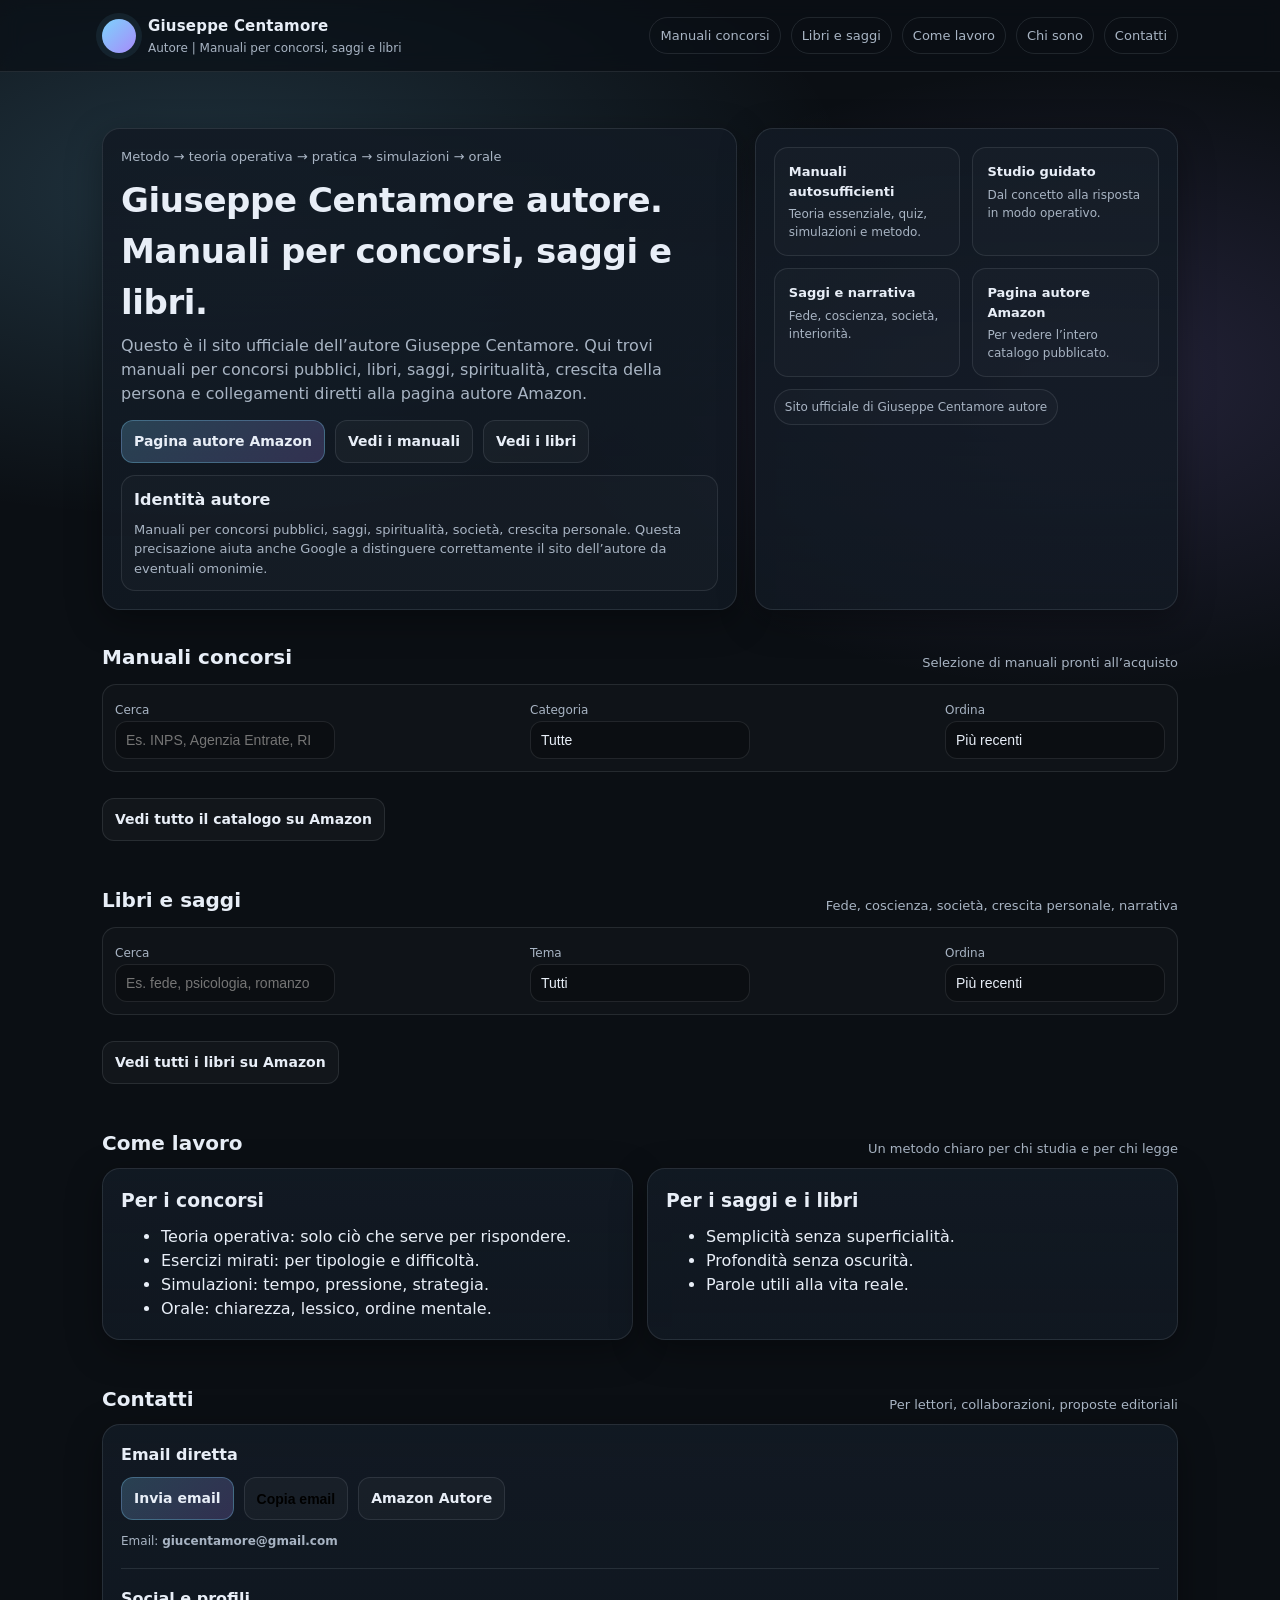
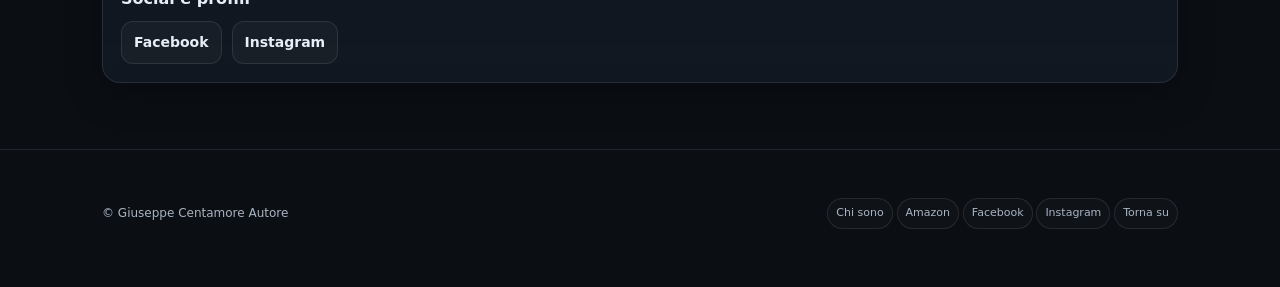
==== index.html @ 03fb6feb "Update index.html" ====
<!doctype html>
<html lang="it">
<head>
  <meta charset="utf-8" />
  <meta name="viewport" content="width=device-width, initial-scale=1" />

  <title>Giuseppe Centamore Autore | Manuali concorsi, saggi e libri</title>
  <meta name="description" content="Sito ufficiale di Giuseppe Centamore, autore di manuali per concorsi pubblici, saggi, libri di spiritualità, società e crescita personale. Pagina autore Amazon, contatti e catalogo." />
  <meta name="keywords" content="Giuseppe Centamore autore, manuali concorsi Giuseppe Centamore, libri Giuseppe Centamore, saggi Giuseppe Centamore, Amazon autore Giuseppe Centamore" />
  <meta name="author" content="Giuseppe Centamore" />
  <link rel="canonical" href="https://giuseppecentamore.it/" />

  <meta property="og:type" content="website" />
  <meta property="og:site_name" content="Giuseppe Centamore Autore" />
  <meta property="og:title" content="Giuseppe Centamore Autore | Manuali concorsi, saggi e libri" />
  <meta property="og:description" content="Manuali per concorsi, libri, saggi e pagina autore Amazon." />
  <meta property="og:url" content="https://giuseppecentamore.it/" />

  <meta name="twitter:card" content="summary_large_image" />
  <meta name="twitter:title" content="Giuseppe Centamore Autore" />
  <meta name="twitter:description" content="Manuali concorsi, libri e saggi." />

  <link rel="stylesheet" href="_shared.css" />

  <link rel="icon" href="data:image/svg+xml,<svg xmlns='http://www.w3.org/2000/svg' viewBox='0 0 100 100'><defs><linearGradient id='g' x1='0' y1='0' x2='1' y2='1'><stop stop-color='%237dd3fc'/><stop offset='1' stop-color='%23a78bfa'/></linearGradient></defs><circle cx='50' cy='50' r='46' fill='url(%23g)'/></svg>" />

  <style>
    .hero{padding:34px 0 10px}
    .grid-hero{display:grid;grid-template-columns:1.2fr .8fr;gap:18px;align-items:stretch}
    @media(max-width:920px){.grid-hero{grid-template-columns:1fr}}
    .mini{display:grid;grid-template-columns:1fr 1fr;gap:12px}
    @media(max-width:520px){.mini{grid-template-columns:1fr}}
    .stat{padding:14px;border-radius:14px;border:1px solid var(--line);background:rgba(255,255,255,.02)}
    .stat b{display:block;font-size:13px}
    .stat span{display:block;color:var(--muted);font-size:12px;margin-top:4px}
    .pill{display:inline-flex;align-items:center;gap:8px;border:1px solid var(--line);border-radius:999px;padding:8px 10px;color:var(--muted);font-size:12px;background:rgba(255,255,255,.02)}
    .section-note{color:var(--muted);font-size:13px;margin:0}
    .split{display:grid;grid-template-columns:1fr 1fr;gap:14px}
    @media(max-width:900px){.split{grid-template-columns:1fr}}
    .kicker{color:var(--muted);font-size:13px;margin:0 0 8px}
    .book .cover{font-weight:700}
    .identity{margin-top:12px;padding:12px;border:1px solid var(--line);border-radius:14px;background:rgba(255,255,255,.02)}
    .social-row{display:flex;flex-wrap:wrap;gap:10px}
  </style>

  <script type="application/ld+json">
  {
    "@context":"https://schema.org",
    "@type":"Person",
    "name":"Giuseppe Centamore",
    "url":"https://giuseppecentamore.it/",
    "jobTitle":"Autore",
    "description":"Autore di manuali per concorsi pubblici, saggi e libri.",
    "sameAs":[
      "https://www.amazon.it/stores/author/B0DY9VDKCD",
      "https://www.facebook.com/profile.php?id=61586709142930",
      "https://www.instagram.com/centamor/"
    ]
  }
  </script>

  <script type="application/ld+json">
  {
    "@context":"https://schema.org",
    "@type":"WebSite",
    "name":"Giuseppe Centamore Autore",
    "url":"https://giuseppecentamore.it/"
  }
  </script>
</head>
<body>

<header>
  <div class="nav">
    <a class="brand" href="#top" aria-label="Home">
      <span class="dot" aria-hidden="true"></span>
      <div>
        <b>Giuseppe Centamore</b>
        <small>Autore | Manuali per concorsi, saggi e libri</small>
      </div>
    </a>

    <nav class="menu" aria-label="Menu">
      <a class="chip" href="#manuali">Manuali concorsi</a>
      <a class="chip" href="#libri">Libri e saggi</a>
      <a class="chip" href="#come-funziona">Come lavoro</a>
      <a class="chip" href="chi-sono.html">Chi sono</a>
      <a class="chip" href="#contatti">Contatti</a>
    </nav>
  </div>
</header>

<main id="top" class="wrap">

  <section class="hero">
    <div class="grid-hero">
      <div class="card">
        <div class="card-pad">
          <p class="kicker">Metodo → teoria operativa → pratica → simulazioni → orale</p>
          <h1>Giuseppe Centamore autore.<br>Manuali per concorsi, saggi e libri.</h1>
          <p class="subtitle">Questo è il sito ufficiale dell’autore Giuseppe Centamore. Qui trovi manuali per concorsi pubblici, libri, saggi, spiritualità, crescita della persona e collegamenti diretti alla pagina autore Amazon.</p>

          <div class="actions">
            <a class="btn primary" href="https://www.amazon.it/stores/author/B0DY9VDKCD" target="_blank" rel="noopener">Pagina autore Amazon</a>
            <a class="btn" href="#manuali">Vedi i manuali</a>
            <a class="btn" href="#libri">Vedi i libri</a>
          </div>

          <div class="identity">
            <b>Identità autore</b>
            <p class="section-note" style="margin-top:8px">
              Manuali per concorsi pubblici, saggi, spiritualità, società, crescita personale.
              Questa precisazione aiuta anche Google a distinguere correttamente il sito dell’autore da eventuali omonimie.
            </p>
          </div>
        </div>
      </div>

      <div class="card">
        <div class="card-pad">
          <div class="mini">
            <div class="stat">
              <b>Manuali autosufficienti</b>
              <span>Teoria essenziale, quiz, simulazioni e metodo.</span>
            </div>
            <div class="stat">
              <b>Studio guidato</b>
              <span>Dal concetto alla risposta in modo operativo.</span>
            </div>
            <div class="stat">
              <b>Saggi e narrativa</b>
              <span>Fede, coscienza, società, interiorità.</span>
            </div>
            <div class="stat">
              <b>Pagina autore Amazon</b>
              <span>Per vedere l’intero catalogo pubblicato.</span>
            </div>
          </div>

          <div style="margin-top:12px">
            <span class="pill">Sito ufficiale di Giuseppe Centamore autore</span>
          </div>
        </div>
      </div>
    </div>
  </section>

  <section id="manuali">
    <div class="section-title">
      <h2>Manuali concorsi</h2>
      <p>Selezione di manuali pronti all’acquisto</p>
    </div>

    <div class="toolbar" role="region" aria-label="Filtri manuali">
      <div>
        <label for="q1">Cerca</label><br />
        <input id="q1" type="search" placeholder="Es. INPS, Agenzia Entrate, RIPAM…" />
      </div>
      <div>
        <label for="tag1">Categoria</label><br />
        <select id="tag1">
          <option value="">Tutte</option>
          <option value="inps">INPS / INAIL</option>
          <option value="agenzia-entrate">Agenzia delle Entrate</option>
          <option value="banca-italia">Banca d’Italia</option>
          <option value="scuola">Scuola</option>
          <option value="ripam">RIPAM / Cultura</option>
          <option value="forze-armate">Forze armate / militari</option>
          <option value="regione-siciliana">Regione Siciliana</option>
        </select>
      </div>
      <div>
        <label for="sort1">Ordina</label><br />
        <select id="sort1">
          <option value="new">Più recenti</option>
          <option value="az">Titolo A-Z</option>
        </select>
      </div>
    </div>

    <div id="manualiBox" class="books" aria-live="polite"></div>

    <div class="actions">
      <a class="btn" href="https://www.amazon.it/stores/author/B0DY9VDKCD/allbooks" target="_blank" rel="noopener">Vedi tutto il catalogo su Amazon</a>
    </div>
  </section>

  <section id="libri">
    <div class="section-title">
      <h2>Libri e saggi</h2>
      <p>Fede, coscienza, società, crescita personale, narrativa</p>
    </div>

    <div class="toolbar" role="region" aria-label="Filtri libri">
      <div>
        <label for="q2">Cerca</label><br />
        <input id="q2" type="search" placeholder="Es. fede, psicologia, romanzo…" />
      </div>
      <div>
        <label for="tag2">Tema</label><br />
        <select id="tag2">
          <option value="">Tutti</option>
          <option value="fede">Fede / Spiritualità</option>
          <option value="psicologia">Psicologia / Scienze umane</option>
          <option value="romanzo">Narrativa</option>
          <option value="societa">Società</option>
        </select>
      </div>
      <div>
        <label for="sort2">Ordina</label><br />
        <select id="sort2">
          <option value="new">Più recenti</option>
          <option value="az">Titolo A-Z</option>
        </select>
      </div>
    </div>

    <div id="libriBox" class="books" aria-live="polite"></div>

    <div class="actions">
      <a class="btn" href="https://www.amazon.it/stores/author/B0DY9VDKCD/allbooks" target="_blank" rel="noopener">Vedi tutti i libri su Amazon</a>
    </div>
  </section>

  <section id="come-funziona">
    <div class="section-title">
      <h2>Come lavoro</h2>
      <p>Un metodo chiaro per chi studia e per chi legge</p>
    </div>

    <div class="split">
      <div class="card">
        <div class="card-pad">
          <h3 style="margin:0 0 8px">Per i concorsi</h3>
          <ul style="margin:10px 0 0; color:var(--text)">
            <li>Teoria operativa: solo ciò che serve per rispondere.</li>
            <li>Esercizi mirati: per tipologie e difficoltà.</li>
            <li>Simulazioni: tempo, pressione, strategia.</li>
            <li>Orale: chiarezza, lessico, ordine mentale.</li>
          </ul>
        </div>
      </div>

      <div class="card">
        <div class="card-pad">
          <h3 style="margin:0 0 8px">Per i saggi e i libri</h3>
          <ul style="margin:10px 0 0; color:var(--text)">
            <li>Semplicità senza superficialità.</li>
            <li>Profondità senza oscurità.</li>
            <li>Parole utili alla vita reale.</li>
          </ul>
        </div>
      </div>
    </div>
  </section>

  <section id="contatti">
    <div class="section-title">
      <h2>Contatti</h2>
      <p>Per lettori, collaborazioni, proposte editoriali</p>
    </div>

    <div class="card">
      <div class="card-pad">
        <p style="margin:0 0 10px"><b>Email diretta</b></p>

        <div class="actions" style="margin-top:0; flex-wrap:wrap">
          <a class="btn primary" href="mailto:giucentamore@gmail.com?subject=Contatto%20dal%20sito%20giuseppecentamore.it">Invia email</a>
          <button class="btn" type="button" onclick="copyEmail()">Copia email</button>
          <a class="btn" href="https://www.amazon.it/stores/author/B0DY9VDKCD" target="_blank" rel="noopener">Amazon Autore</a>
        </div>

        <p class="notice" style="margin-top:12px">Email: <b id="emailText">giucentamore@gmail.com</b></p>

        <hr style="border:none;border-top:1px solid var(--line);margin:18px 0">

        <p style="margin:0 0 10px"><b>Social e profili</b></p>
        <div class="social-row">
          <a class="btn" href="https://www.facebook.com/profile.php?id=61586709142930" target="_blank" rel="noopener noreferrer">Facebook</a>
          <a class="btn" href="https://www.instagram.com/centamor/" target="_blank" rel="noopener noreferrer">Instagram</a>
        </div>
      </div>
    </div>
  </section>

</main>

<footer>
  <div class="wrap foot">
    <div class="small">© <span id="y"></span> Giuseppe Centamore Autore</div>
    <div class="small">
      <a class="tag" href="chi-sono.html">Chi sono</a>
      <a class="tag" href="https://www.amazon.it/stores/author/B0DY9VDKCD" target="_blank" rel="noopener">Amazon</a>
      <a class="tag" href="https://www.facebook.com/profile.php?id=61586709142930" target="_blank" rel="noopener noreferrer">Facebook</a>
      <a class="tag" href="https://www.instagram.com/centamor/" target="_blank" rel="noopener noreferrer">Instagram</a>
      <a class="tag" href="#top">Torna su</a>
    </div>
  </div>
</footer>

<script>
  const CATALOG = [
    { title: 'Manuale completo per Funzionari Tecnici Agenzia delle Entrate', type:'manuale', tags:['agenzia-entrate'], year:2024, url:'https://www.amazon.it/completo-Funzionari-Centamore-preparazione-concorsi-ebook/dp/B0G1KNN2D2', note:'Metodo, materie e prove' },
    { title: 'RIPAM Cultura – Il manuale decisivo', type:'manuale', tags:['ripam'], year:2024, url:'https://www.amazon.it/RIPAM-Cultura-simulazioni-Bibliotecario-preparazione-ebook/dp/B0GBZ2GP55', note:'Quiz e simulazioni' },
    { title: 'Vice Assistente in Banca d’Italia – Manuale operativo', type:'manuale', tags:['banca-italia'], year:2024, url:'https://www.amazon.it/Vice-Assistente-Banca-dItalia-preparazione-ebook/dp/B0GDHXDTCZ', note:'Manuale pratico e operativo' },
    { title: '448 Funzionari Ispettori di Vigilanza INPS/INAIL', type:'manuale', tags:['inps'], year:2024, url:'https://www.amazon.it/Funzionari-Ispettori-Vigilanza-preparazione-Centamore-ebook/dp/B0G3Y9WWJT', note:'Materie e metodo' },
    { title: 'Concorso Scuola Secondaria – Parte generale comune', type:'manuale', tags:['scuola'], year:2024, url:'https://www.amazon.it/Concorso-Secondaria-generale-Centamore-preparazione-ebook/dp/B0G2CTM4JY', note:'Base comune e studio guidato' },

    { title: 'Psicologia generale: Teorie, Metodi e Scoperte', type:'libro', tags:['psicologia'], year:2025, url:'https://www.amazon.it/Psicologia-generale-Teorie-Metodi-Scoperte/dp/B0DVCJ1FTK', note:'Scienze umane' },
    { title: 'Il prezzo dell\\'innocenza', type:'libro', tags:['romanzo','fede'], year:2025, url:'https://www.amazon.it/prezzo-dellinnocenza-Giuseppe-Centamore-ebook/dp/B0DV41Q2NQ', note:'Narrativa e coscienza' },
    { title: 'Con la Ragione oltre la Ragione', type:'libro', tags:['fede'], year:2025, url:'https://www.amazon.it/Ragione-oltre-Giuseppe-Centamore-ebook/dp/B0DZ7X5K4Z', note:'Saggio di senso' },
    { title: 'Si cresce anche all\\'interno', type:'libro', tags:['romanzo'], year:2025, url:'https://www.amazon.it/cresce-anche-allinterno-Giuseppe-Centamore-ebook/dp/B0DWBL17WS', note:'Romanzo' },
    { title: 'Un padre (Romanzi dell\\'anima)', type:'libro', tags:['romanzo'], year:2024, url:'https://www.amazon.it/padre-ROMANZI-DELLANIMA-Storie-coscienza-ebook/dp/B0GCTHM7LL', note:'Amore e verità' },
    { title: 'Angela e Pippo: La storia del nostro amore', type:'libro', tags:['romanzo'], year:2025, url:'https://www.amazon.it/Angela-Pippo-storia-nostro-amore/dp/B0DWFGQ4DD', note:'Storia d’amore' },
    { title: 'L\\'inferno è dentro di noi. Ma anche la luce', type:'libro', tags:['romanzo'], year:2025, url:'https://www.amazon.it/Si-cresce-anche-allinferno-Linferno/dp/B0DY4MXR8W', note:'Luce e ombra' }
  ];

  function esc(s){
    return String(s)
      .replaceAll('&','&amp;')
      .replaceAll('<','&lt;')
      .replaceAll('>','&gt;');
  }

  function makeCard(item){
    const label = item.type === 'manuale' ? 'Manuale' : 'Libro';
    const tags = (item.tags||[]).map(t=>`<span class="tag">${esc(t.replaceAll('-',' '))}</span>`).join('');
    const coverText = (item.type === 'manuale') ? 'CONCORSI' : 'LIBRO';

    return `
      <article class="card book" data-tags="${esc((item.tags||[]).join(','))}" data-title="${esc(item.title.toLowerCase())}" data-year="${item.year||0}">
        <div class="cover" aria-hidden="true">${esc(coverText)}</div>
        <div>
          <h3>${esc(item.title)}</h3>
          <div class="meta">${esc(label)} • ${item.year ? esc(item.year) : ''}</div>
          <p class="desc">${esc(item.note || '')}</p>
          <div class="links">
            <a class="btn primary" href="${esc(item.url)}" target="_blank" rel="noopener">Acquista su Amazon</a>
            ${tags}
          </div>
        </div>
      </article>
    `;
  }

  function render(boxId, qId, tagId, sortId, type){
    const q = (document.getElementById(qId).value || '').trim().toLowerCase();
    const tag = (document.getElementById(tagId).value || '').trim();
    const sort = (document.getElementById(sortId).value || 'new');

    let items = CATALOG.filter(x => x.type === type);

    if (tag){
      items = items.filter(x => (x.tags || []).includes(tag));
    }

    if (q){
      items = items.filter(x =>
        (x.title || '').toLowerCase().includes(q) ||
        (x.note || '').toLowerCase().includes(q)
      );
    }

    if (sort === 'az'){
      items.sort((a,b)=> (a.title||'').localeCompare(b.title||'', 'it'));
    } else {
      items.sort((a,b)=> (b.year||0) - (a.year||0));
    }

    const box = document.getElementById(boxId);
    box.innerHTML = items.length
      ? items.map(makeCard).join('')
      : '<div class="card"><div class="card-pad"><p style="margin:0">Nessun titolo trovato con questi filtri. Prova una ricerca diversa oppure visita la pagina autore Amazon.</p></div></div>';
  }

  function hook(boxId, qId, tagId, sortId, type){
    const rer = () => render(boxId, qId, tagId, sortId, type);
    document.getElementById(qId).addEventListener('input', rer);
    document.getElementById(tagId).addEventListener('change', rer);
    document.getElementById(sortId).addEventListener('change', rer);
    rer();
  }

  function copyEmail(){
    const email = 'giucentamore@gmail.com';
    navigator.clipboard.writeText(email).then(() => {
      alert('Email copiata: ' + email);
    }).catch(() => {
      alert('Copia non riuscita. Email: ' + email);
    });
  }

  document.getElementById('y').textContent = new Date().getFullYear();
  hook('manualiBox', 'q1', 'tag1', 'sort1', 'manuale');
  hook('libriBox', 'q2', 'tag2', 'sort2', 'libro');
</script>

</body>
</html>
---- _shared.css ----
:root{
  --bg:#0b0f14;
  --card:#121a24;
  --text:#e8eef7;
  --muted:#a8b4c3;
  --line:rgba(232,238,247,.10);
  --accent:#7dd3fc;
  --accent2:#a78bfa;
  --shadow: 0 10px 35px rgba(0,0,0,.35);
  --radius: 18px;
  --max: 1120px;
}
*{box-sizing:border-box}
html{scroll-behavior:smooth}
body{
  margin:0;
  font-family: system-ui, -apple-system, Segoe UI, Roboto, Arial, sans-serif;
  background:
    radial-gradient(1200px 600px at 15% 10%, rgba(125,211,252,.18), transparent 55%),
    radial-gradient(900px 520px at 85% 20%, rgba(167,139,250,.16), transparent 60%),
    var(--bg);
  color:var(--text);
  line-height:1.5;
}
a{color:inherit}
.wrap{max-width:var(--max);margin:0 auto;padding:22px}

header{position:sticky;top:0;z-index:10;backdrop-filter:saturate(140%) blur(10px);background:rgba(11,15,20,.70);border-bottom:1px solid var(--line)}
.nav{display:flex;gap:16px;align-items:center;justify-content:space-between;max-width:var(--max);margin:0 auto;padding:14px 22px}
.brand{display:flex;gap:12px;align-items:center;text-decoration:none}
.dot{width:34px;height:34px;border-radius:50%;background:linear-gradient(135deg,var(--accent),var(--accent2));box-shadow:0 0 0 6px rgba(125,211,252,.08)}
.brand b{font-size:15px;letter-spacing:.2px}
.brand small{display:block;color:var(--muted);font-size:12px;margin-top:1px}
.menu{display:flex;gap:10px;flex-wrap:wrap;justify-content:flex-end}
.chip{font-size:13px;color:var(--muted);padding:8px 10px;border:1px solid var(--line);border-radius:999px;text-decoration:none;transition:transform .08s ease,border-color .12s ease,color .12s ease}
.chip:hover{transform:translateY(-1px);border-color:rgba(125,211,252,.35);color:var(--text)}

.card{background:linear-gradient(180deg,rgba(18,26,36,.92),rgba(18,26,36,.78));border:1px solid var(--line);border-radius:var(--radius);box-shadow:var(--shadow);overflow:hidden}
.card-pad{padding:18px}

h1{margin:0 0 6px;font-size:34px;letter-spacing:-.4px}
h2{margin:0;font-size:20px}
.subtitle{color:var(--muted);margin:0 0 14px}

.actions{display:flex;gap:10px;flex-wrap:wrap;margin-top:12px}
.btn{display:inline-flex;align-items:center;justify-content:center;padding:10px 12px;border-radius:12px;border:1px solid var(--line);background:rgba(255,255,255,.03);text-decoration:none;font-weight:600;font-size:14px;transition:transform .08s ease,border-color .12s ease}
.btn:hover{transform:translateY(-1px);border-color:rgba(125,211,252,.35)}
.btn.primary{background:linear-gradient(135deg,rgba(125,211,252,.22),rgba(167,139,250,.22));border-color:rgba(125,211,252,.30)}

section{padding:22px 0}
.section-title{display:flex;align-items:flex-end;justify-content:space-between;gap:10px;margin-bottom:10px}
.section-title p{margin:0;color:var(--muted);font-size:13px}

.toolbar{display:flex;gap:10px;flex-wrap:wrap;align-items:center;justify-content:space-between;padding:12px;border:1px solid var(--line);border-radius:14px;background:rgba(255,255,255,.02);margin:12px 0 14px}
.toolbar input,.toolbar select{appearance:none;background:rgba(0,0,0,.25);border:1px solid var(--line);color:var(--text);padding:10px 10px;border-radius:12px;font-size:14px;outline:none;min-width:220px}
.toolbar label{color:var(--muted);font-size:12px}

.books{display:grid;grid-template-columns:repeat(3,1fr);gap:14px}
@media(max-width:980px){.books{grid-template-columns:repeat(2,1fr)}}
@media(max-width:640px){.books{grid-template-columns:1fr}}

.book{display:grid;grid-template-columns:86px 1fr;gap:12px;padding:14px}
.cover{width:86px;height:122px;border-radius:12px;border:1px solid var(--line);background:linear-gradient(135deg,rgba(125,211,252,.12),rgba(167,139,250,.12));display:flex;align-items:center;justify-content:center;color:var(--muted);font-size:11px;text-align:center;padding:8px}
.book h3{margin:0;font-size:15px}
.meta{color:var(--muted);font-size:12px;margin-top:3px}
.desc{color:var(--text);font-size:13px;margin:8px 0 0}
.links{display:flex;gap:8px;flex-wrap:wrap;margin-top:10px}
.tag{display:inline-flex;align-items:center;gap:6px;font-size:11px;color:var(--muted);padding:6px 8px;border:1px solid var(--line);border-radius:999px;background:rgba(255,255,255,.02);text-decoration:none}
.tag:hover{border-color:rgba(125,211,252,.35);color:var(--text)}

footer{padding:26px 0 36px;color:var(--muted);border-top:1px solid var(--line);margin-top:22px}
.foot{display:flex;gap:14px;flex-wrap:wrap;align-items:center;justify-content:space-between}
.small{font-size:12px}

.sr-only{position:absolute;left:-10000px;top:auto;width:1px;height:1px;overflow:hidden}

.notice{color:var(--muted);font-size:12px;margin-top:10px}
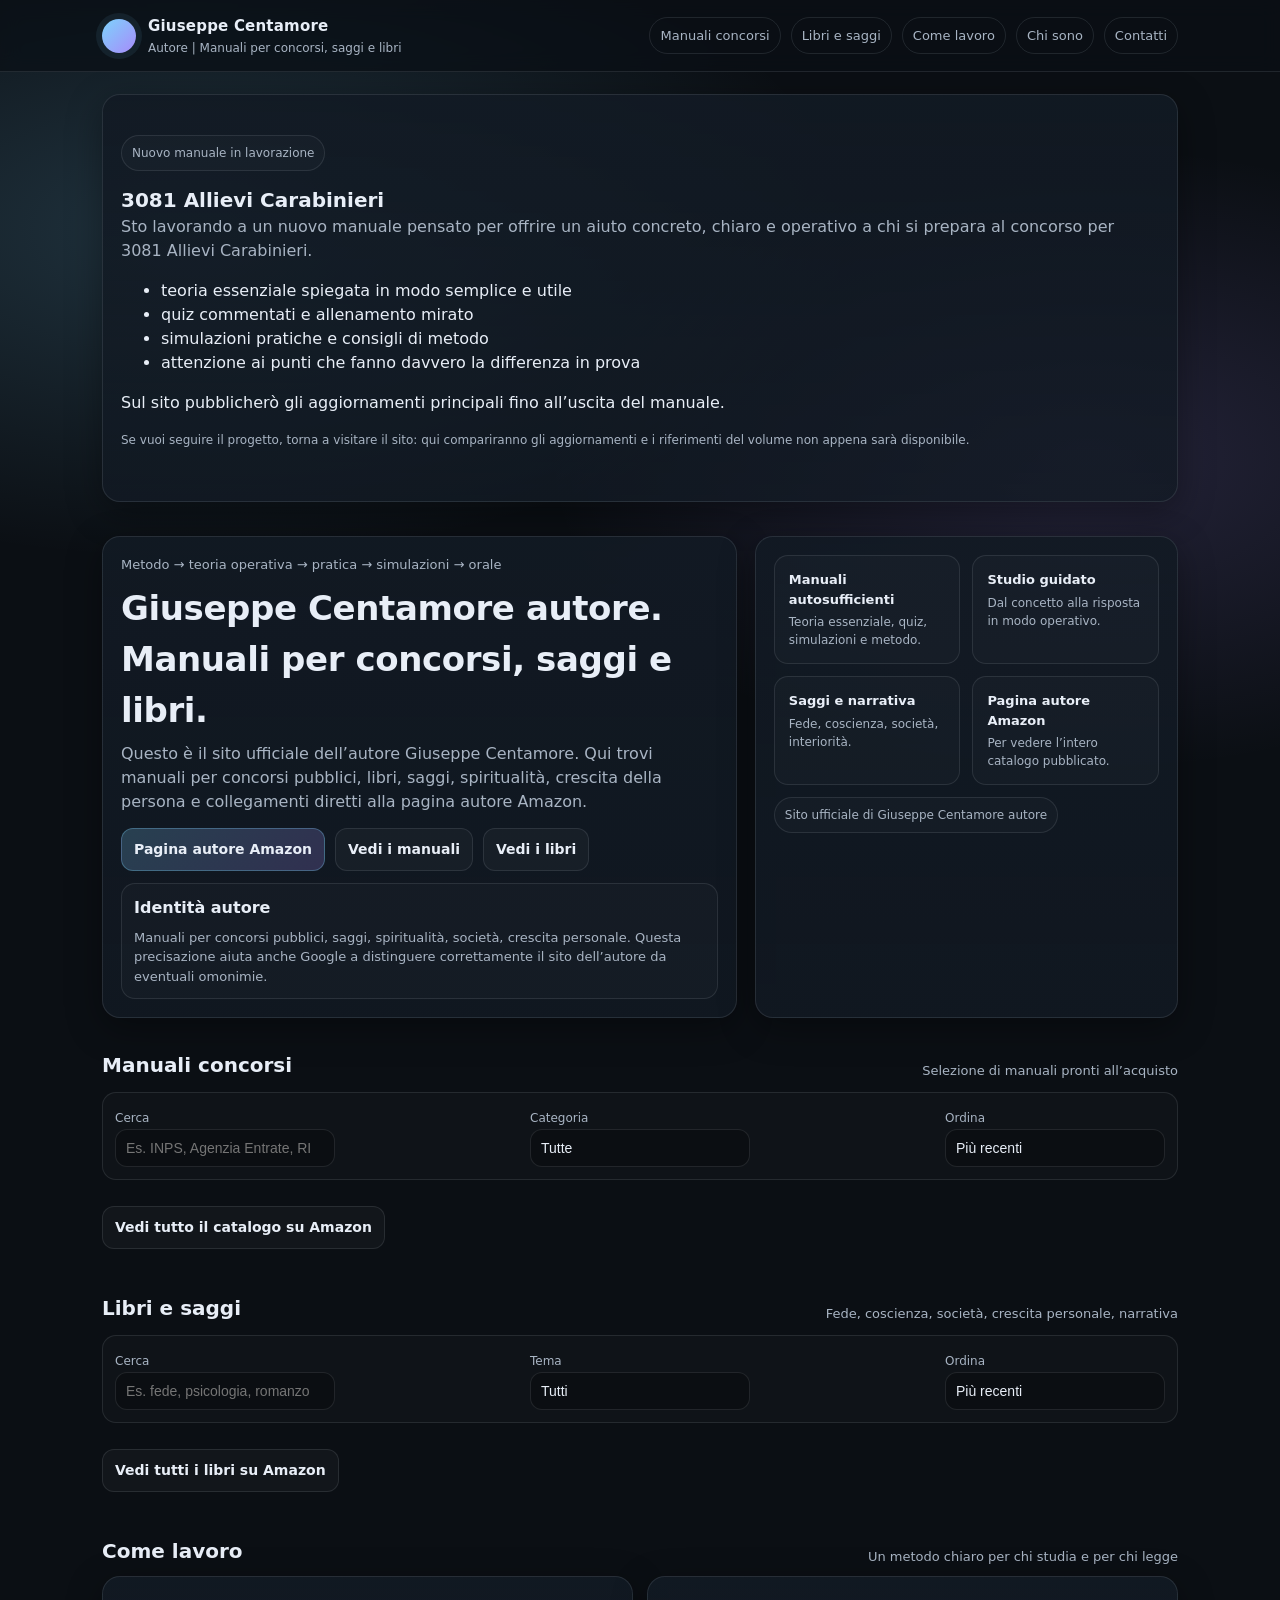
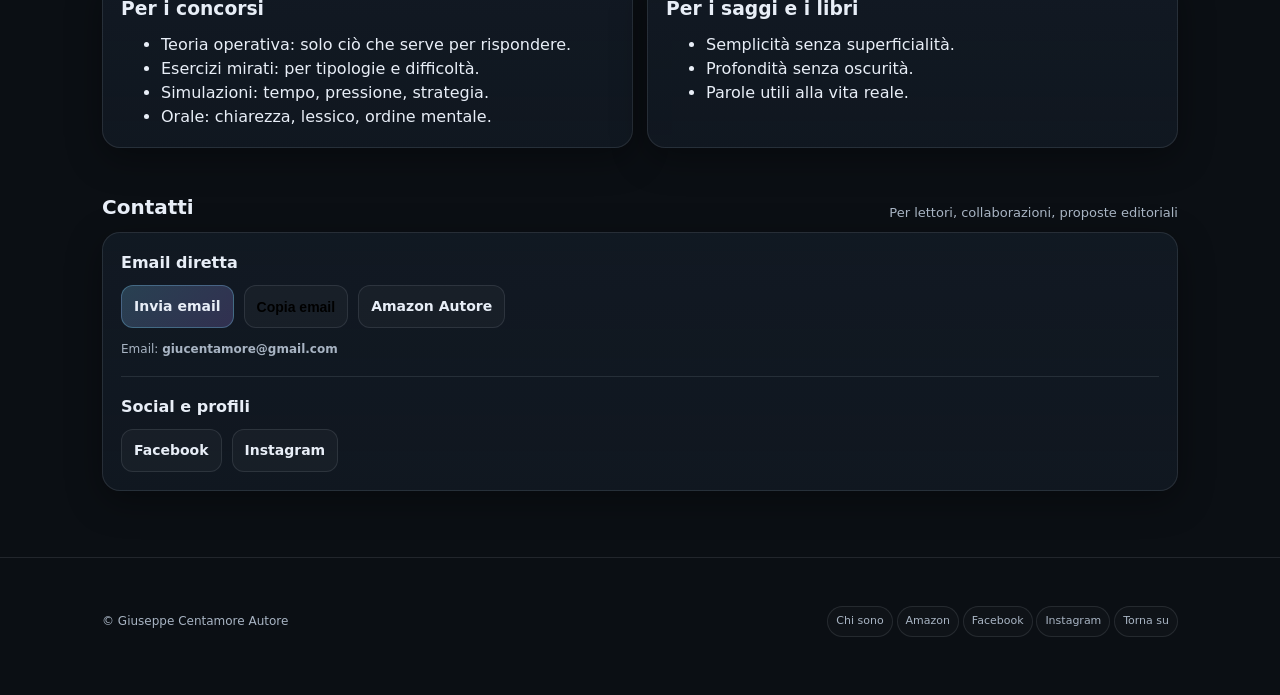
==== commit 0eae68b2: "Update index.html" ====
--- a/index.html
+++ b/index.html
@@ -91,7 +91,33 @@
 </header>
 
 <main id="top" class="wrap">
-
+<section class="card">
+  <div class="card-pad">
+    <div class="pill">Nuovo manuale in lavorazione</div>
+
+    <h2 style="margin-top:14px;">3081 Allievi Carabinieri</h2>
+
+    <p class="subtitle">
+      Sto lavorando a un nuovo manuale pensato per offrire un aiuto concreto,
+      chiaro e operativo a chi si prepara al concorso per 3081 Allievi Carabinieri.
+    </p>
+
+    <ul class="list">
+      <li>teoria essenziale spiegata in modo semplice e utile</li>
+      <li>quiz commentati e allenamento mirato</li>
+      <li>simulazioni pratiche e consigli di metodo</li>
+      <li>attenzione ai punti che fanno davvero la differenza in prova</li>
+    </ul>
+
+    <p>
+      Sul sito pubblicherò gli aggiornamenti principali fino all’uscita del manuale.
+    </p>
+
+    <p class="notice">
+      Se vuoi seguire il progetto, torna a visitare il sito: qui compariranno gli aggiornamenti e i riferimenti del volume non appena sarà disponibile.
+    </p>
+  </div>
+</section>
   <section class="hero">
     <div class="grid-hero">
       <div class="card">
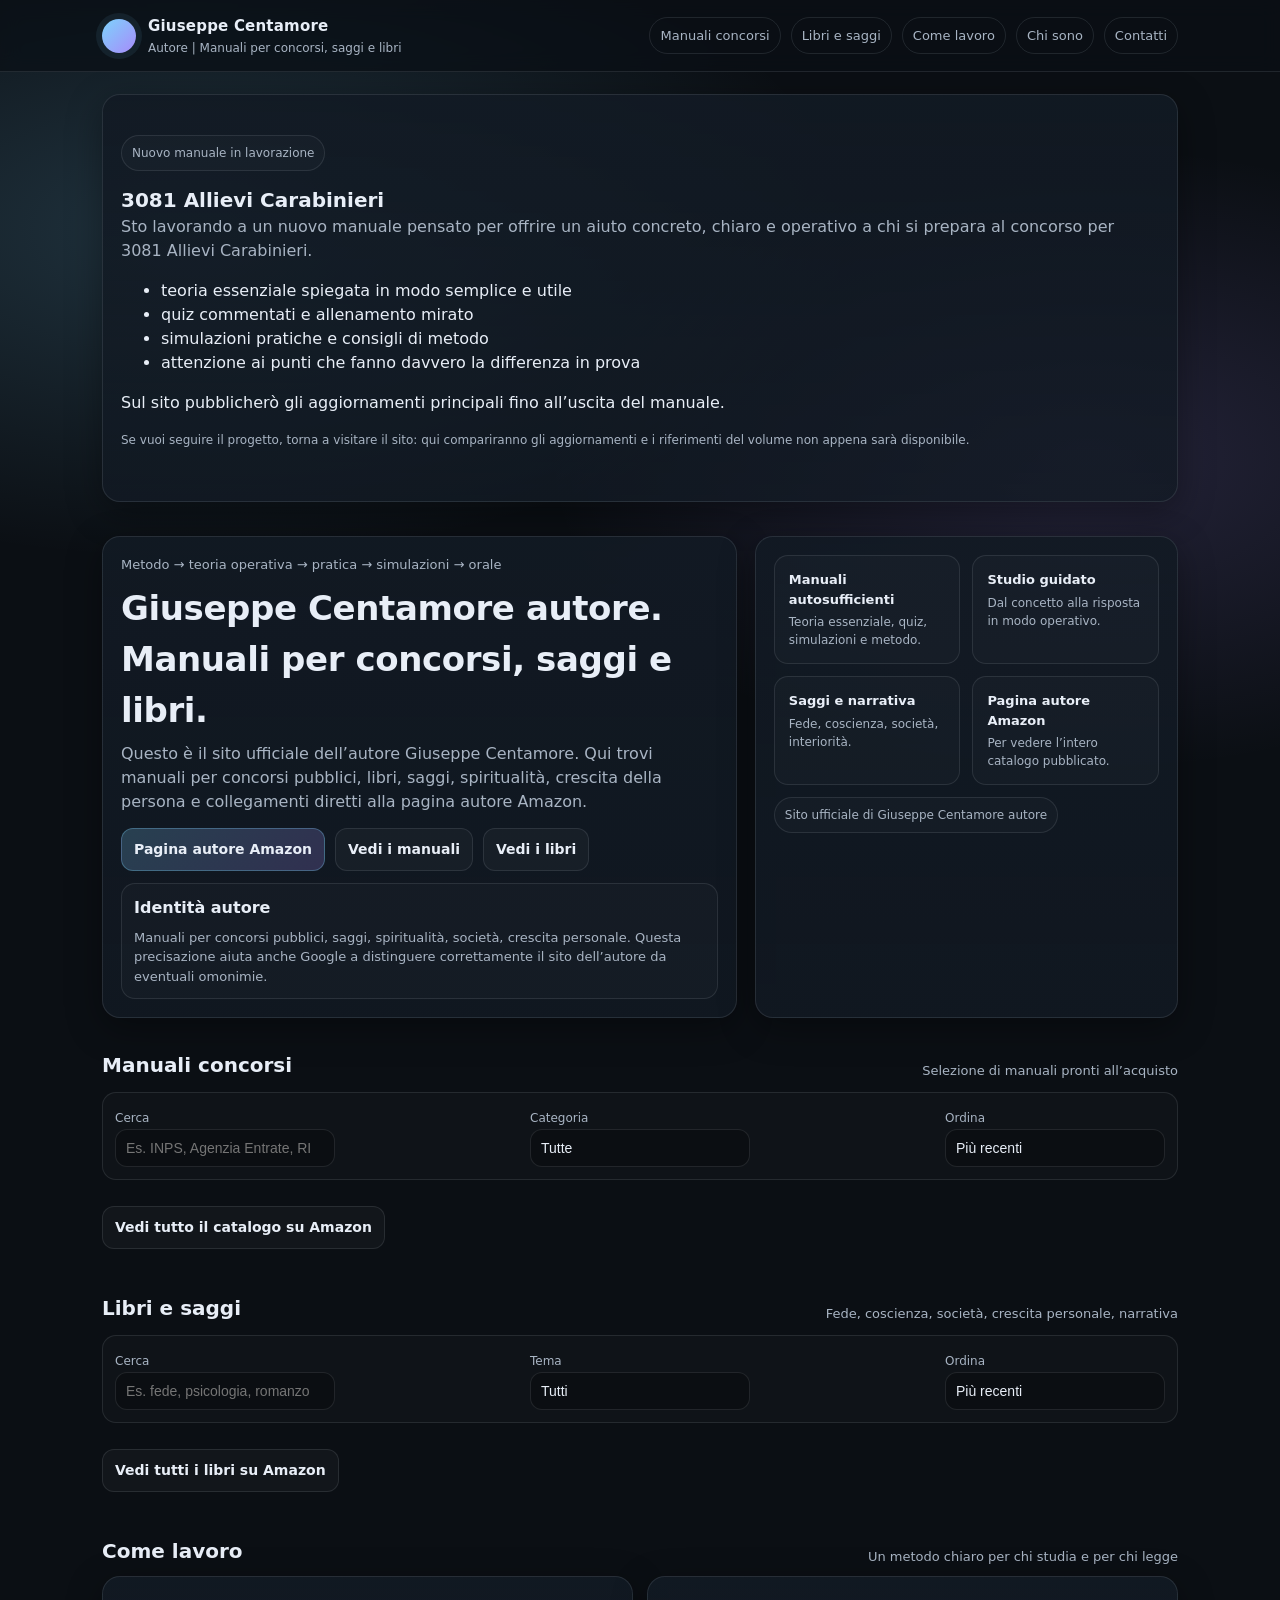
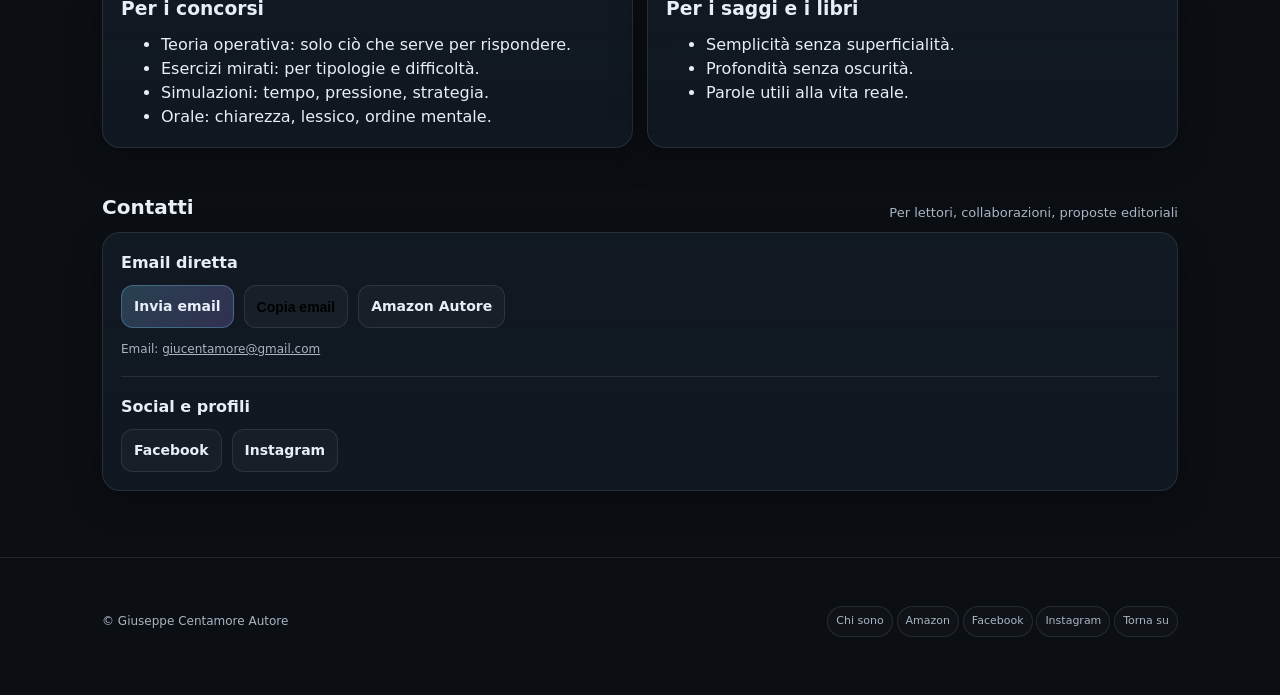
==== commit 40e9455a: "Update index.html" ====
--- a/index.html
+++ b/index.html
@@ -296,7 +296,9 @@
           <a class="btn" href="https://www.amazon.it/stores/author/B0DY9VDKCD" target="_blank" rel="noopener">Amazon Autore</a>
         </div>
 
-        <p class="notice" style="margin-top:12px">Email: <b id="emailText">giucentamore@gmail.com</b></p>
+        <p class="notice" style="margin-top:12px">
+  Email: <a href="mailto:giucentamore@gmail.com" id="emailText">giucentamore@gmail.com</a>
+</p>
 
         <hr style="border:none;border-top:1px solid var(--line);margin:18px 0">
 
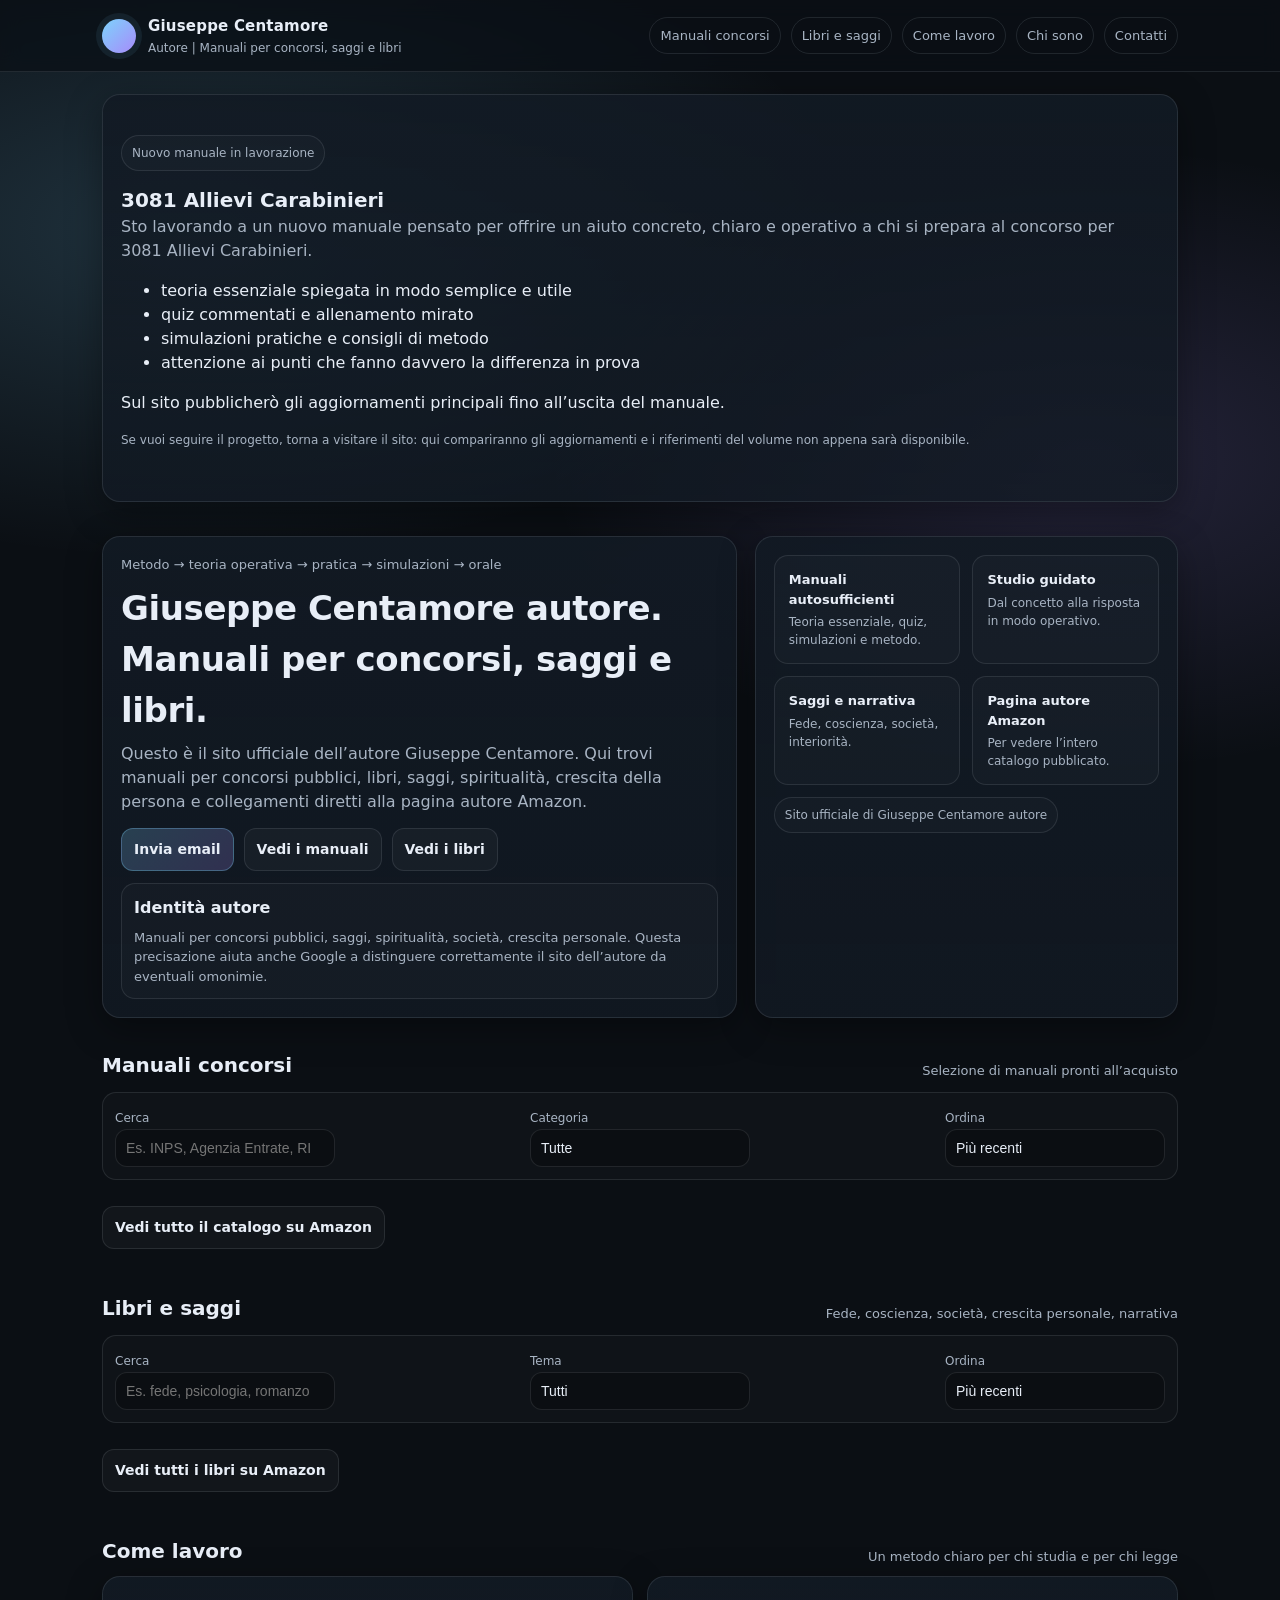
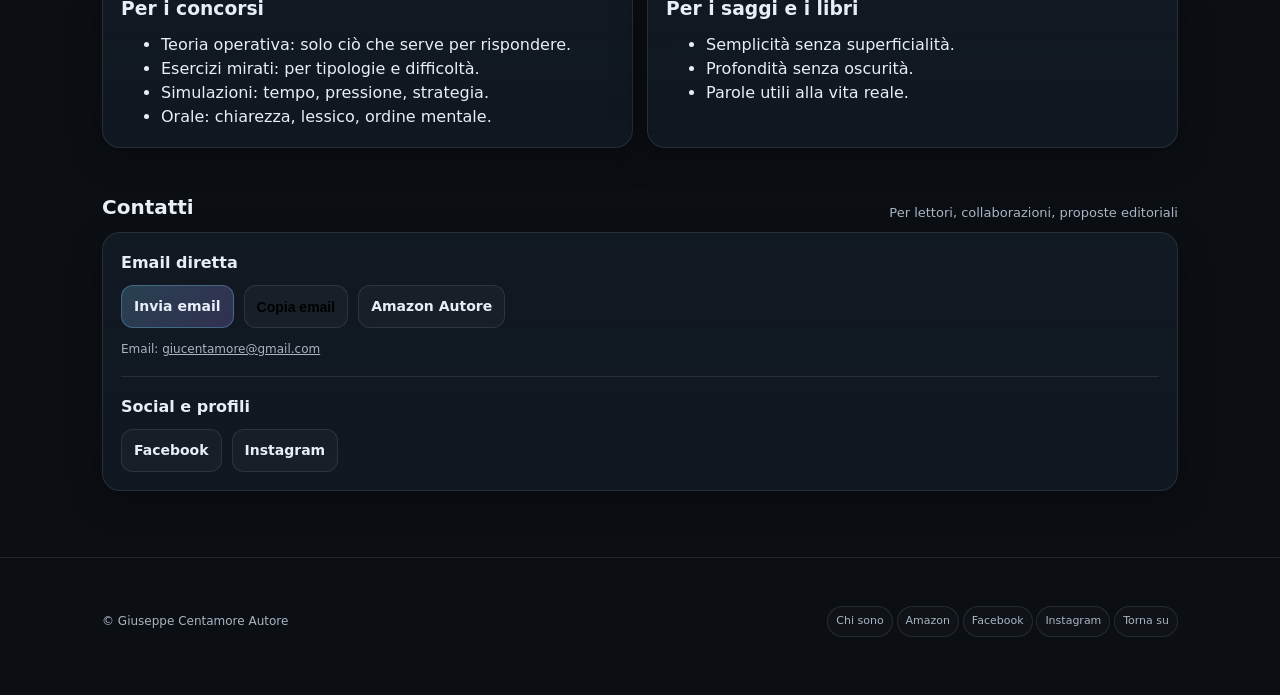
==== commit 8727b7cd: "Update index.html" ====
--- a/index.html
+++ b/index.html
@@ -127,7 +127,7 @@
           <p class="subtitle">Questo è il sito ufficiale dell’autore Giuseppe Centamore. Qui trovi manuali per concorsi pubblici, libri, saggi, spiritualità, crescita della persona e collegamenti diretti alla pagina autore Amazon.</p>
 
           <div class="actions">
-            <a class="btn primary" href="https://www.amazon.it/stores/author/B0DY9VDKCD" target="_blank" rel="noopener">Pagina autore Amazon</a>
+           <a class="btn primary" href="https://mail.google.com/mail/?view=cm&fs=1&to=giucentamore@gmail.com&su=Contatto%20dal%20sito%20giuseppecentamore.it" target="_blank" rel="noopener noreferrer">Invia email</a>
             <a class="btn" href="#manuali">Vedi i manuali</a>
             <a class="btn" href="#libri">Vedi i libri</a>
           </div>
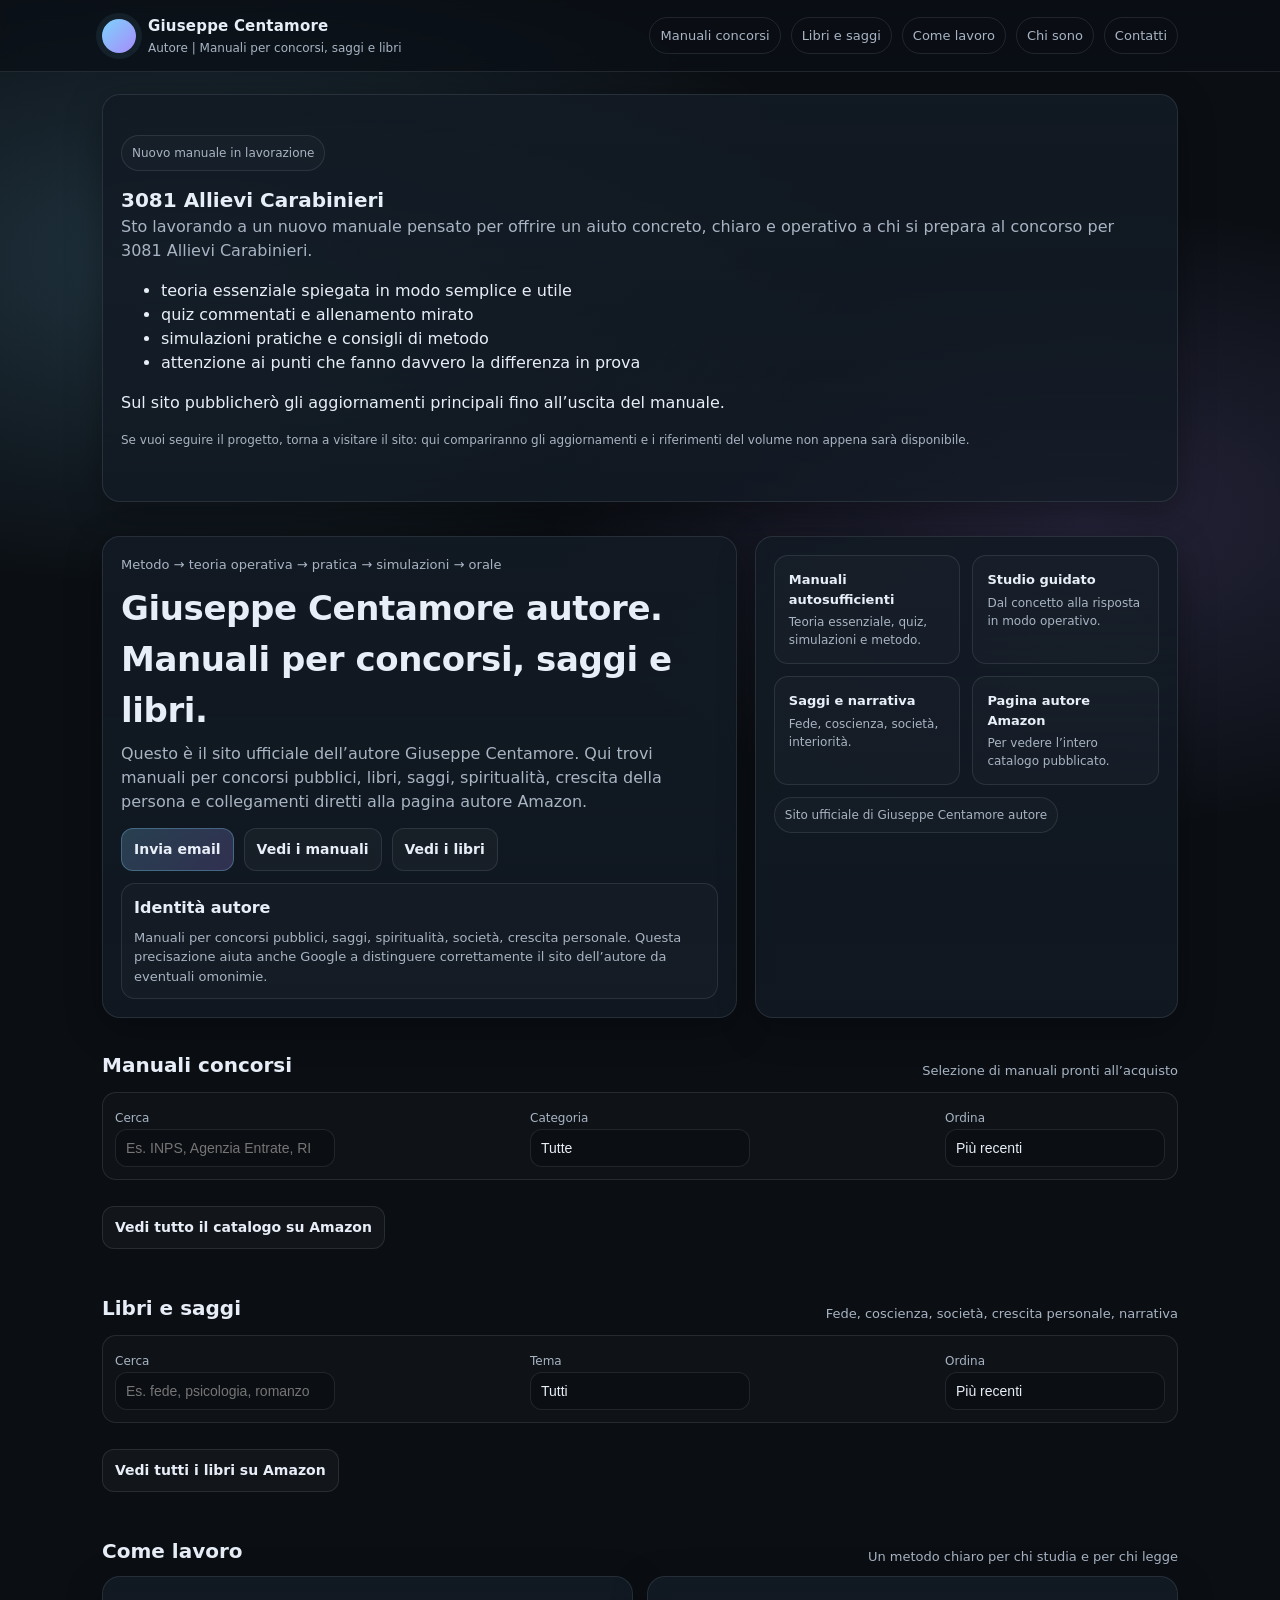
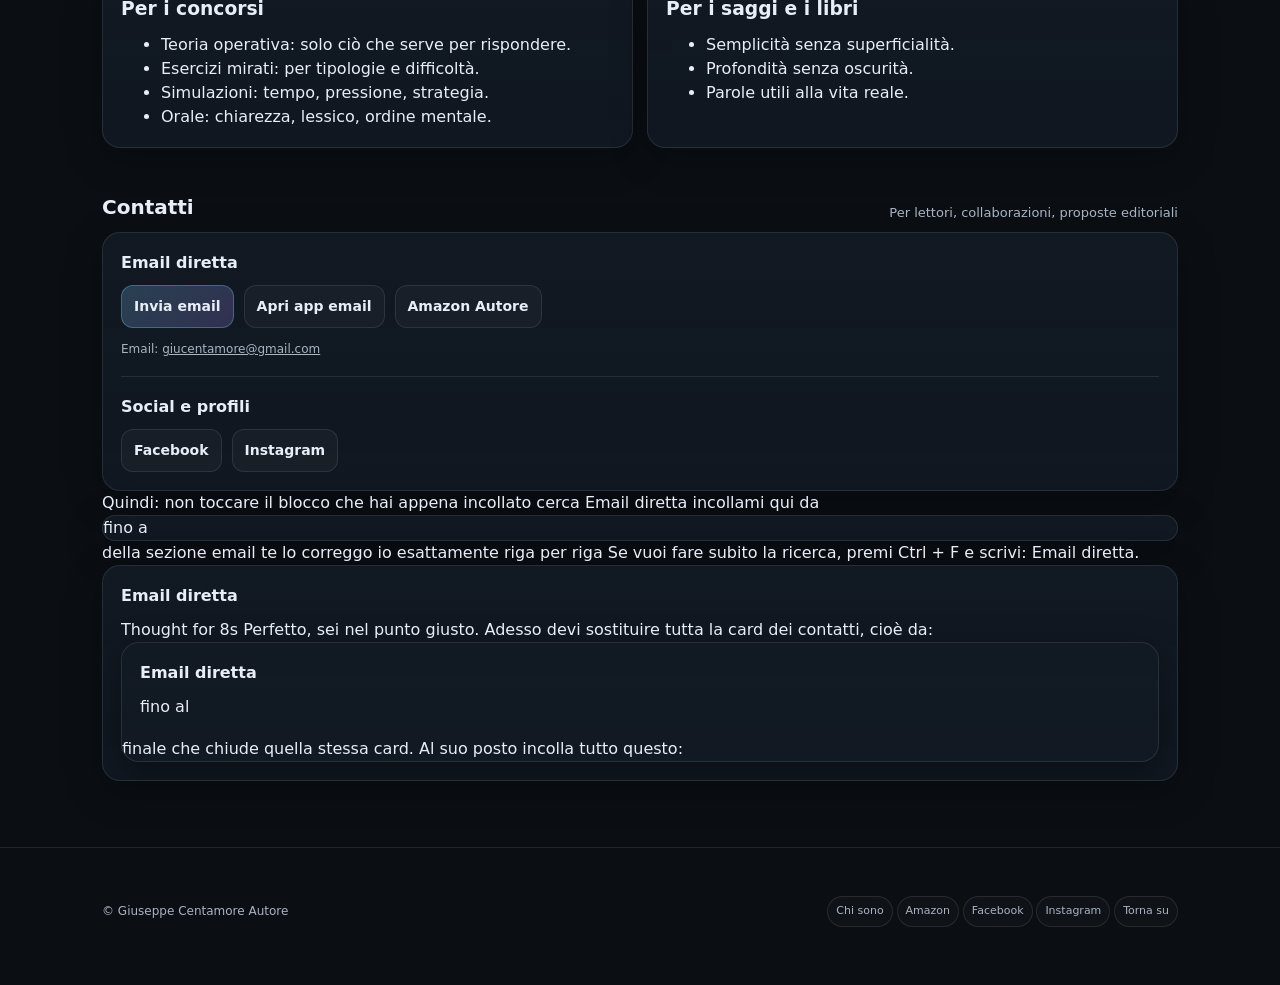
==== commit 2061f638: "Update index.html" ====
--- a/index.html
+++ b/index.html
@@ -126,11 +126,17 @@
           <h1>Giuseppe Centamore autore.<br>Manuali per concorsi, saggi e libri.</h1>
           <p class="subtitle">Questo è il sito ufficiale dell’autore Giuseppe Centamore. Qui trovi manuali per concorsi pubblici, libri, saggi, spiritualità, crescita della persona e collegamenti diretti alla pagina autore Amazon.</p>
 
-          <div class="actions">
-           <a class="btn primary" href="https://mail.google.com/mail/?view=cm&fs=1&to=giucentamore@gmail.com&su=Contatto%20dal%20sito%20giuseppecentamore.it" target="_blank" rel="noopener noreferrer">Invia email</a>
-            <a class="btn" href="#manuali">Vedi i manuali</a>
-            <a class="btn" href="#libri">Vedi i libri</a>
-          </div>
+         <div class="actions">
+  <a class="btn primary"
+     href="https://mail.google.com/mail/?view=cm&fs=1&tf=1&to=giucentamore@gmail.com&su=Contatto%20dal%20sito%20giuseppecentamore.it"
+     target="_blank"
+     rel="noopener noreferrer"
+     onclick="window.open('https://mail.google.com/mail/?view=cm&fs=1&tf=1&to=giucentamore@gmail.com&su=Contatto%20dal%20sito%20giuseppecentamore.it','_blank'); return false;">
+    Invia email
+  </a>
+  <a class="btn" href="#manuali">Vedi i manuali</a>
+  <a class="btn" href="#libri">Vedi i libri</a>
+</div>
 
           <div class="identity">
             <b>Identità autore</b>
@@ -286,29 +292,73 @@
       <p>Per lettori, collaborazioni, proposte editoriali</p>
     </div>
 
-    <div class="card">
+  <div class="card">
+  <div class="card-pad">
+    <p style="margin:0 0 10px"><b>Email diretta</b></p>
+
+    <div class="actions" style="margin-top:0; flex-wrap:wrap">
+      <a class="btn primary"
+         href="https://mail.google.com/mail/?view=cm&fs=1&tf=1&to=giucentamore@gmail.com&su=Contatto%20dal%20sito%20giuseppecentamore.it"
+         target="_blank"
+         rel="noopener noreferrer">
+        Invia email
+      </a>
+
+      <a class="btn"
+         href="mailto:giucentamore@gmail.com">
+        Apri app email
+      </a>
+
+      <a class="btn"
+         href="https://www.amazon.it/stores/author/B0DY9VDKCD"
+         target="_blank"
+         rel="noopener noreferrer">
+        Amazon Autore
+      </a>
+    </div>
+
+    <p class="notice" style="margin-top:12px">
+      Email: <a href="mailto:giucentamore@gmail.com">giucentamore@gmail.com</a>
+    </p>
+
+    <hr style="border:none;border-top:1px solid var(--line);margin:18px 0">
+
+    <p style="margin:0 0 10px"><b>Social e profili</b></p>
+    <div class="social-row">
+      <a class="btn" href="https://www.facebook.com/profile.php?id=61586709142930" target="_blank" rel="noopener noreferrer">Facebook</a>
+      <a class="btn" href="https://www.instagram.com/centamor/" target="_blank" rel="noopener noreferrer">Instagram</a>
+    </div>
+  </div>
+</div>
+
+Quindi:
+
+non toccare il blocco che hai appena incollato
+
+cerca Email diretta
+
+incollami qui da <div class="card"> fino a </div> della sezione email
+
+te lo correggo io esattamente riga per riga
+
+Se vuoi fare subito la ricerca, premi Ctrl + F e scrivi: Email diretta.
+
+<div class="card">
       <div class="card-pad">
         <p style="margin:0 0 10px"><b>Email diretta</b></p>
-
-        <div class="actions" style="margin-top:0; flex-wrap:wrap">
-          <a class="btn primary" href="mailto:giucentamore@gmail.com?subject=Contatto%20dal%20sito%20giuseppecentamore.it">Invia email</a>
-          <button class="btn" type="button" onclick="copyEmail()">Copia email</button>
-          <a class="btn" href="https://www.amazon.it/stores/author/B0DY9VDKCD" target="_blank" rel="noopener">Amazon Autore</a>
-        </div>
-
-        <p class="notice" style="margin-top:12px">
-  Email: <a href="mailto:giucentamore@gmail.com" id="emailText">giucentamore@gmail.com</a>
-</p>
-
-        <hr style="border:none;border-top:1px solid var(--line);margin:18px 0">
-
-        <p style="margin:0 0 10px"><b>Social e profili</b></p>
-        <div class="social-row">
-          <a class="btn" href="https://www.facebook.com/profile.php?id=61586709142930" target="_blank" rel="noopener noreferrer">Facebook</a>
-          <a class="btn" href="https://www.instagram.com/centamor/" target="_blank" rel="noopener noreferrer">Instagram</a>
-        </div>
-      </div>
-    </div>
+Thought for 8s
+
+Perfetto, sei nel punto giusto.
+
+Adesso devi sostituire tutta la card dei contatti, cioè da:
+
+<div class="card">
+  <div class="card-pad">
+    <p style="margin:0 0 10px"><b>Email diretta</b></p>
+
+fino al </div> finale che chiude quella stessa card.
+
+Al suo posto incolla tutto questo:
   </section>
 
 </main>
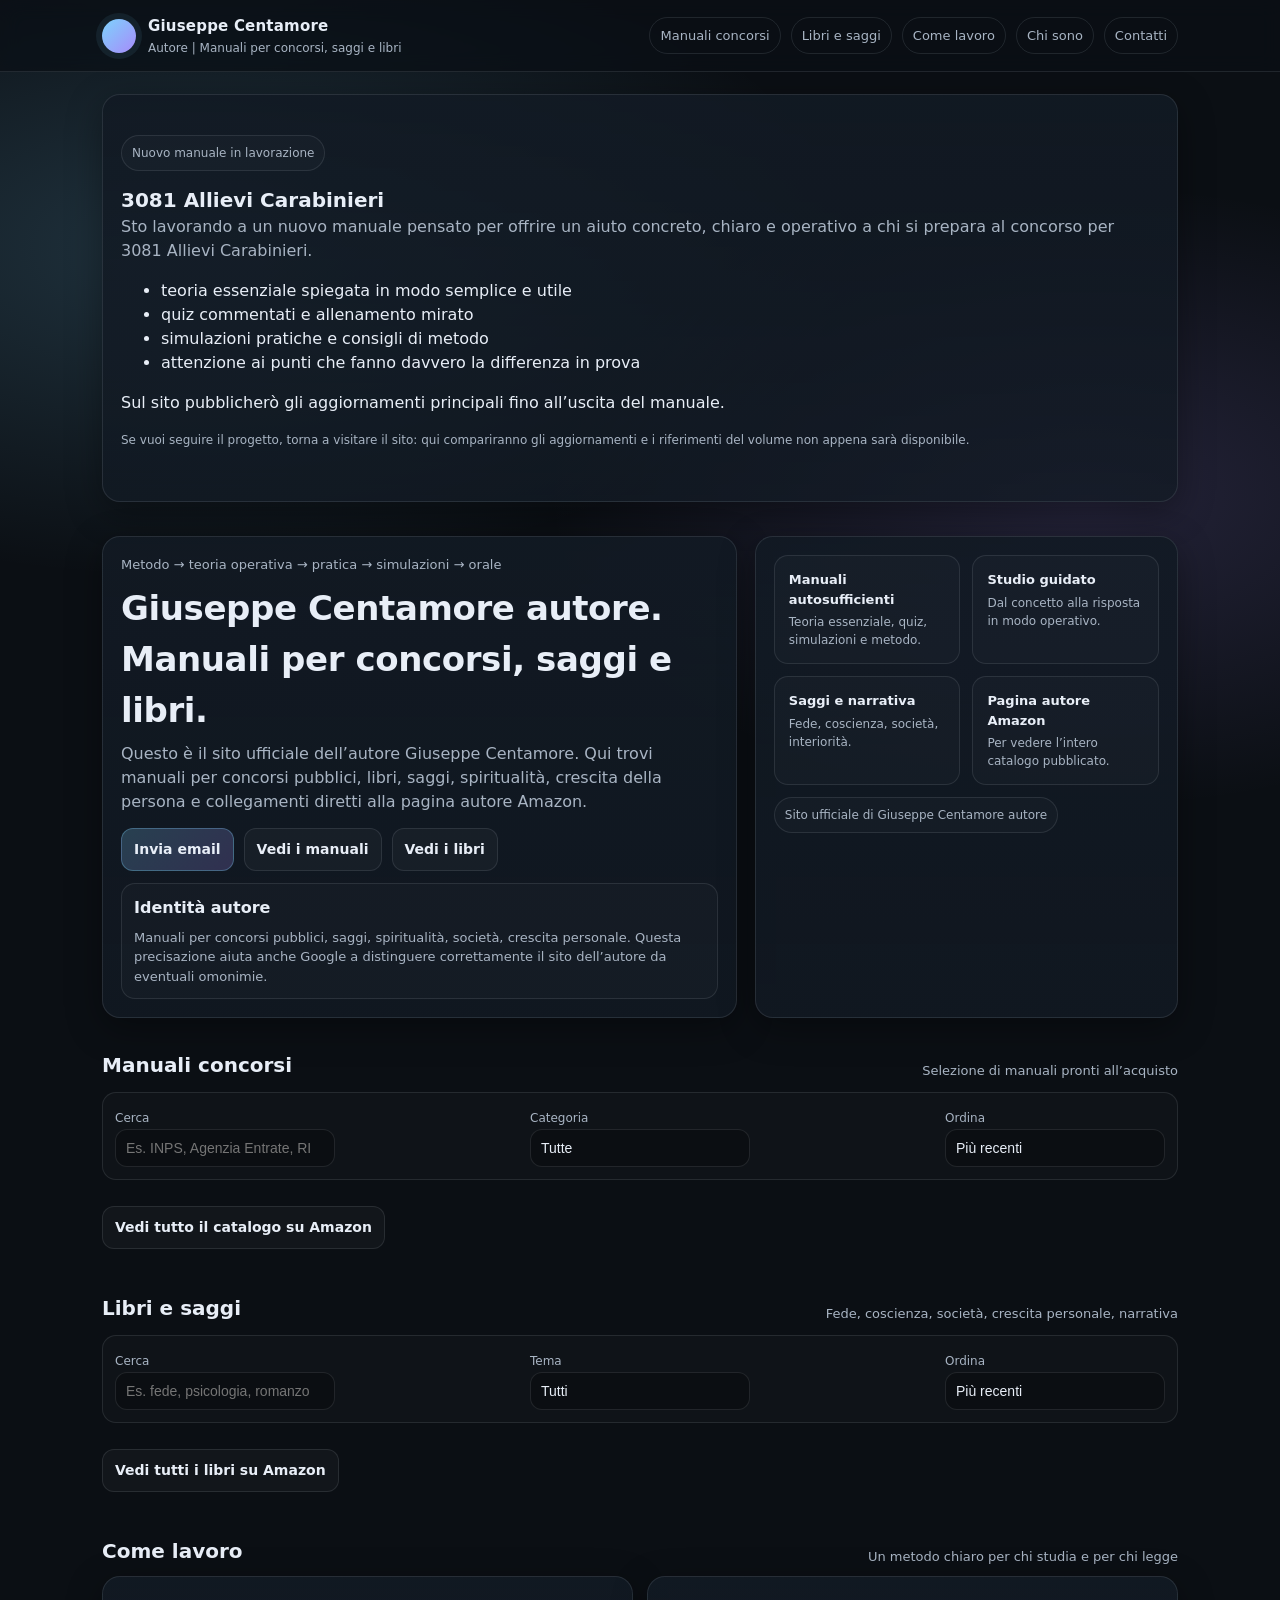
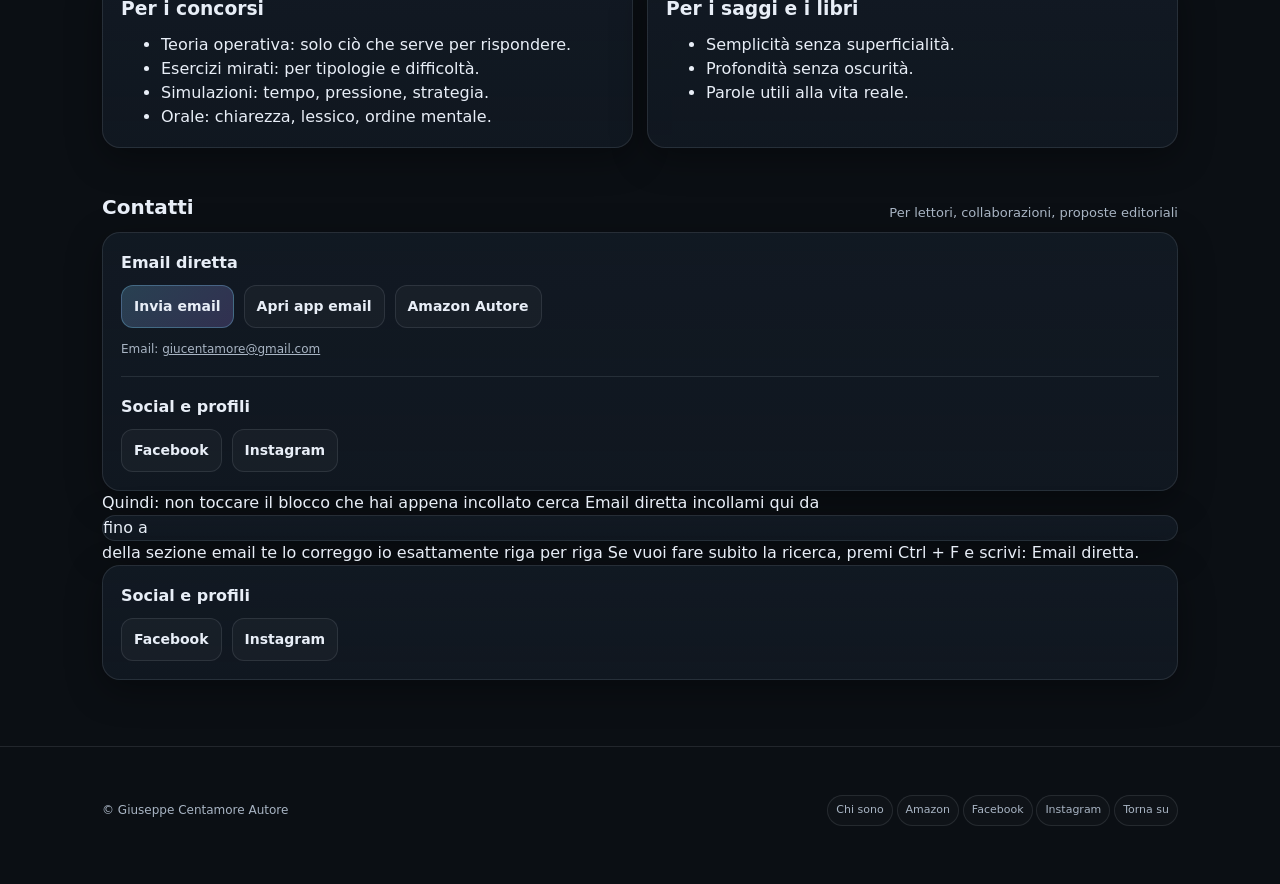
==== commit ea5003ca: "Update index.html" ====
--- a/index.html
+++ b/index.html
@@ -345,21 +345,14 @@
 
 <div class="card">
       <div class="card-pad">
-        <p style="margin:0 0 10px"><b>Email diretta</b></p>
-Thought for 8s
-
-Perfetto, sei nel punto giusto.
-
-Adesso devi sostituire tutta la card dei contatti, cioè da:
-
-<div class="card">
-  <div class="card-pad">
-    <p style="margin:0 0 10px"><b>Email diretta</b></p>
-
-fino al </div> finale che chiude quella stessa card.
-
-Al suo posto incolla tutto questo:
-  </section>
+       <p style="margin:0 0 10px"><b>Social e profili</b></p>
+<div class="social-row">
+  <a class="btn" href="https://www.facebook.com/profile.php?id=61586709142930" target="_blank" rel="noopener noreferrer">Facebook</a>
+  <a class="btn" href="https://www.instagram.com/centamor/" target="_blank" rel="noopener noreferrer">Instagram</a>
+</div>
+  </div>
+</div>
+</section>
 
 </main>
 
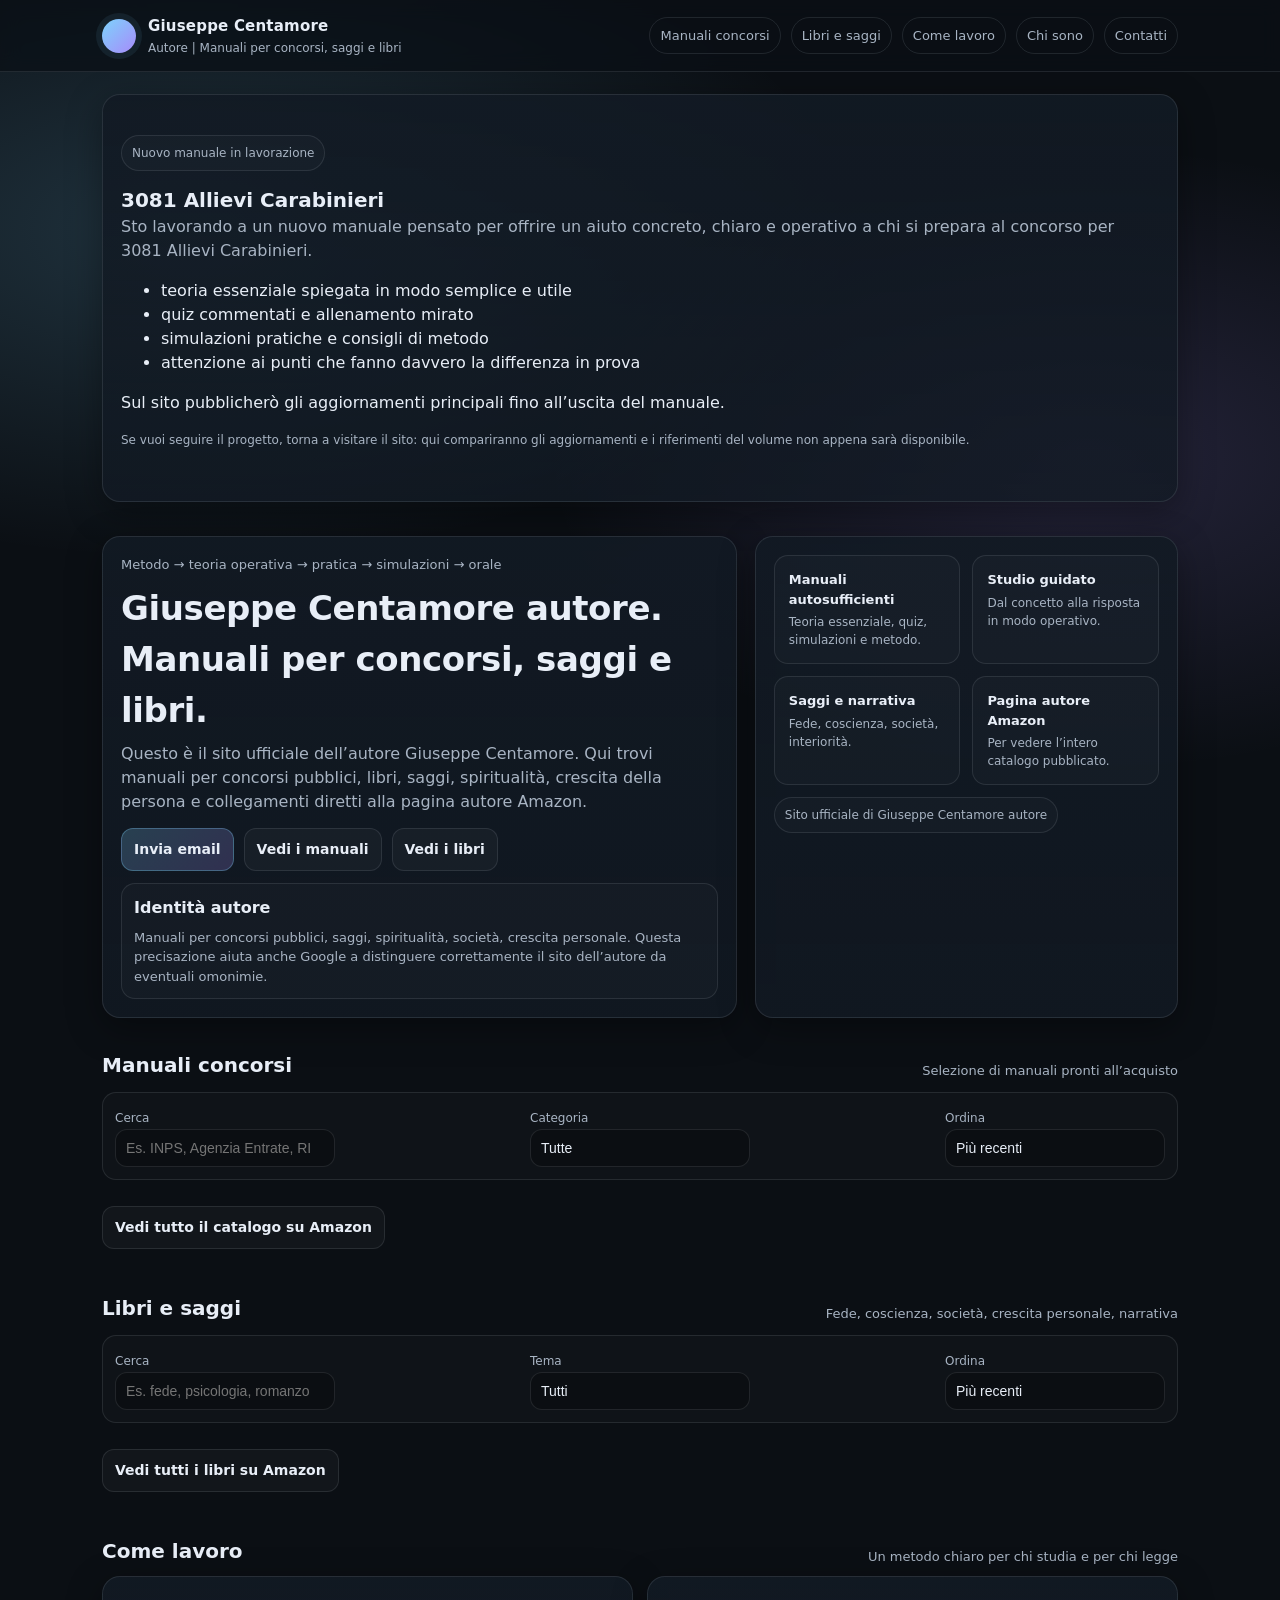
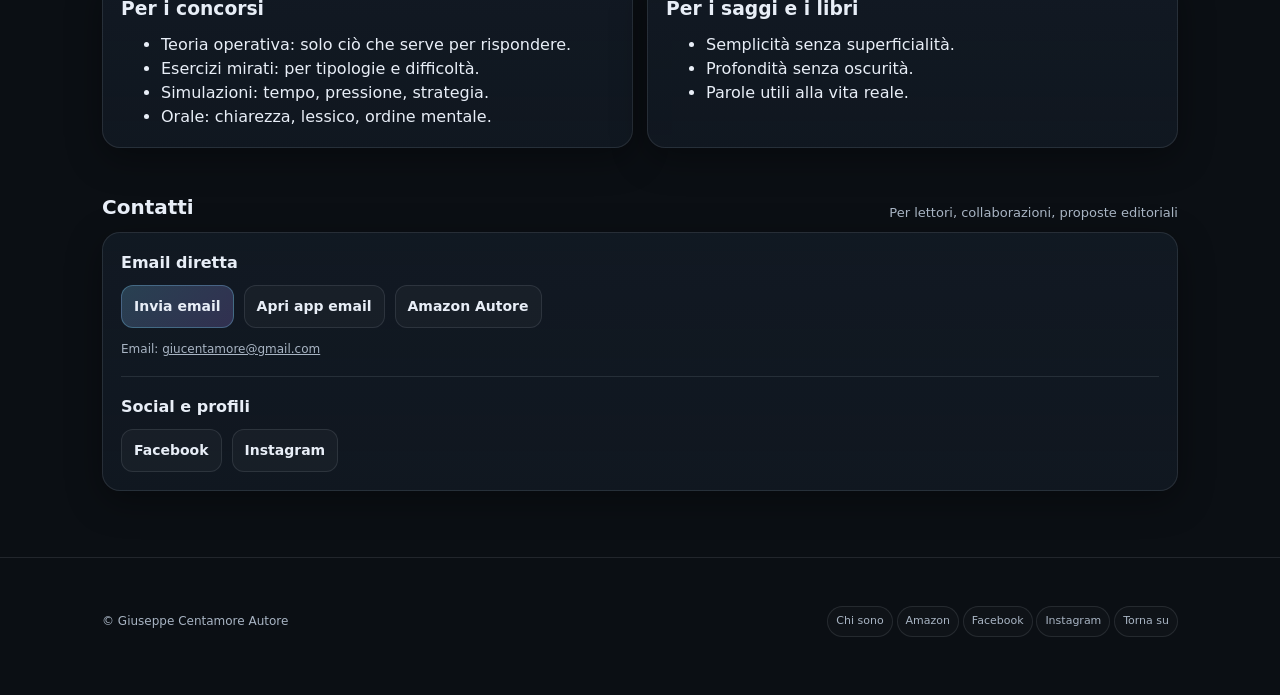
==== commit 92d91201: "Update index.html" ====
--- a/index.html
+++ b/index.html
@@ -331,27 +331,19 @@
   </div>
 </div>
 
-Quindi:
-
-non toccare il blocco che hai appena incollato
-
-cerca Email diretta
-
-incollami qui da <div class="card"> fino a </div> della sezione email
-
-te lo correggo io esattamente riga per riga
-
-Se vuoi fare subito la ricerca, premi Ctrl + F e scrivi: Email diretta.
-
-<div class="card">
-      <div class="card-pad">
-       <p style="margin:0 0 10px"><b>Social e profili</b></p>
-<div class="social-row">
-  <a class="btn" href="https://www.facebook.com/profile.php?id=61586709142930" target="_blank" rel="noopener noreferrer">Facebook</a>
-  <a class="btn" href="https://www.instagram.com/centamor/" target="_blank" rel="noopener noreferrer">Instagram</a>
-</div>
-  </div>
-</div>
+
+
+
+
+
+
+
+
+
+
+
+
+
 </section>
 
 </main>
